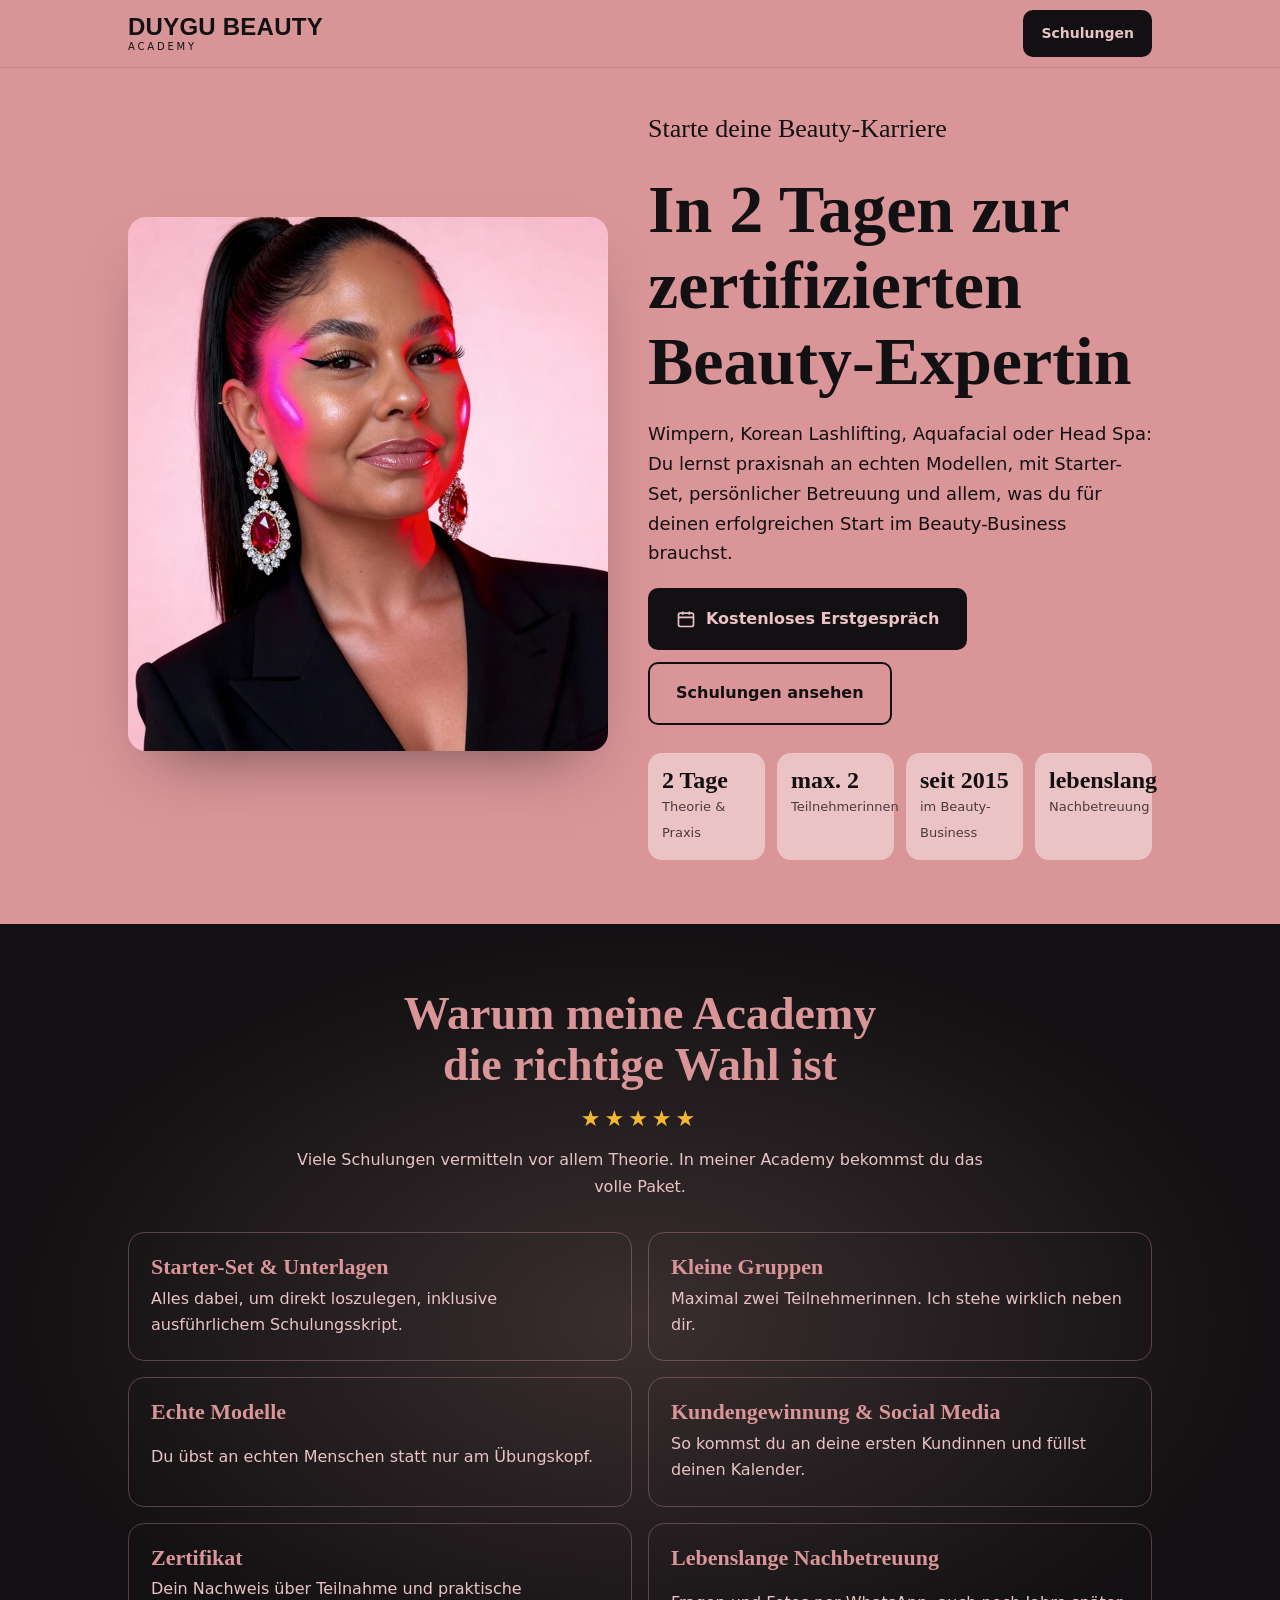
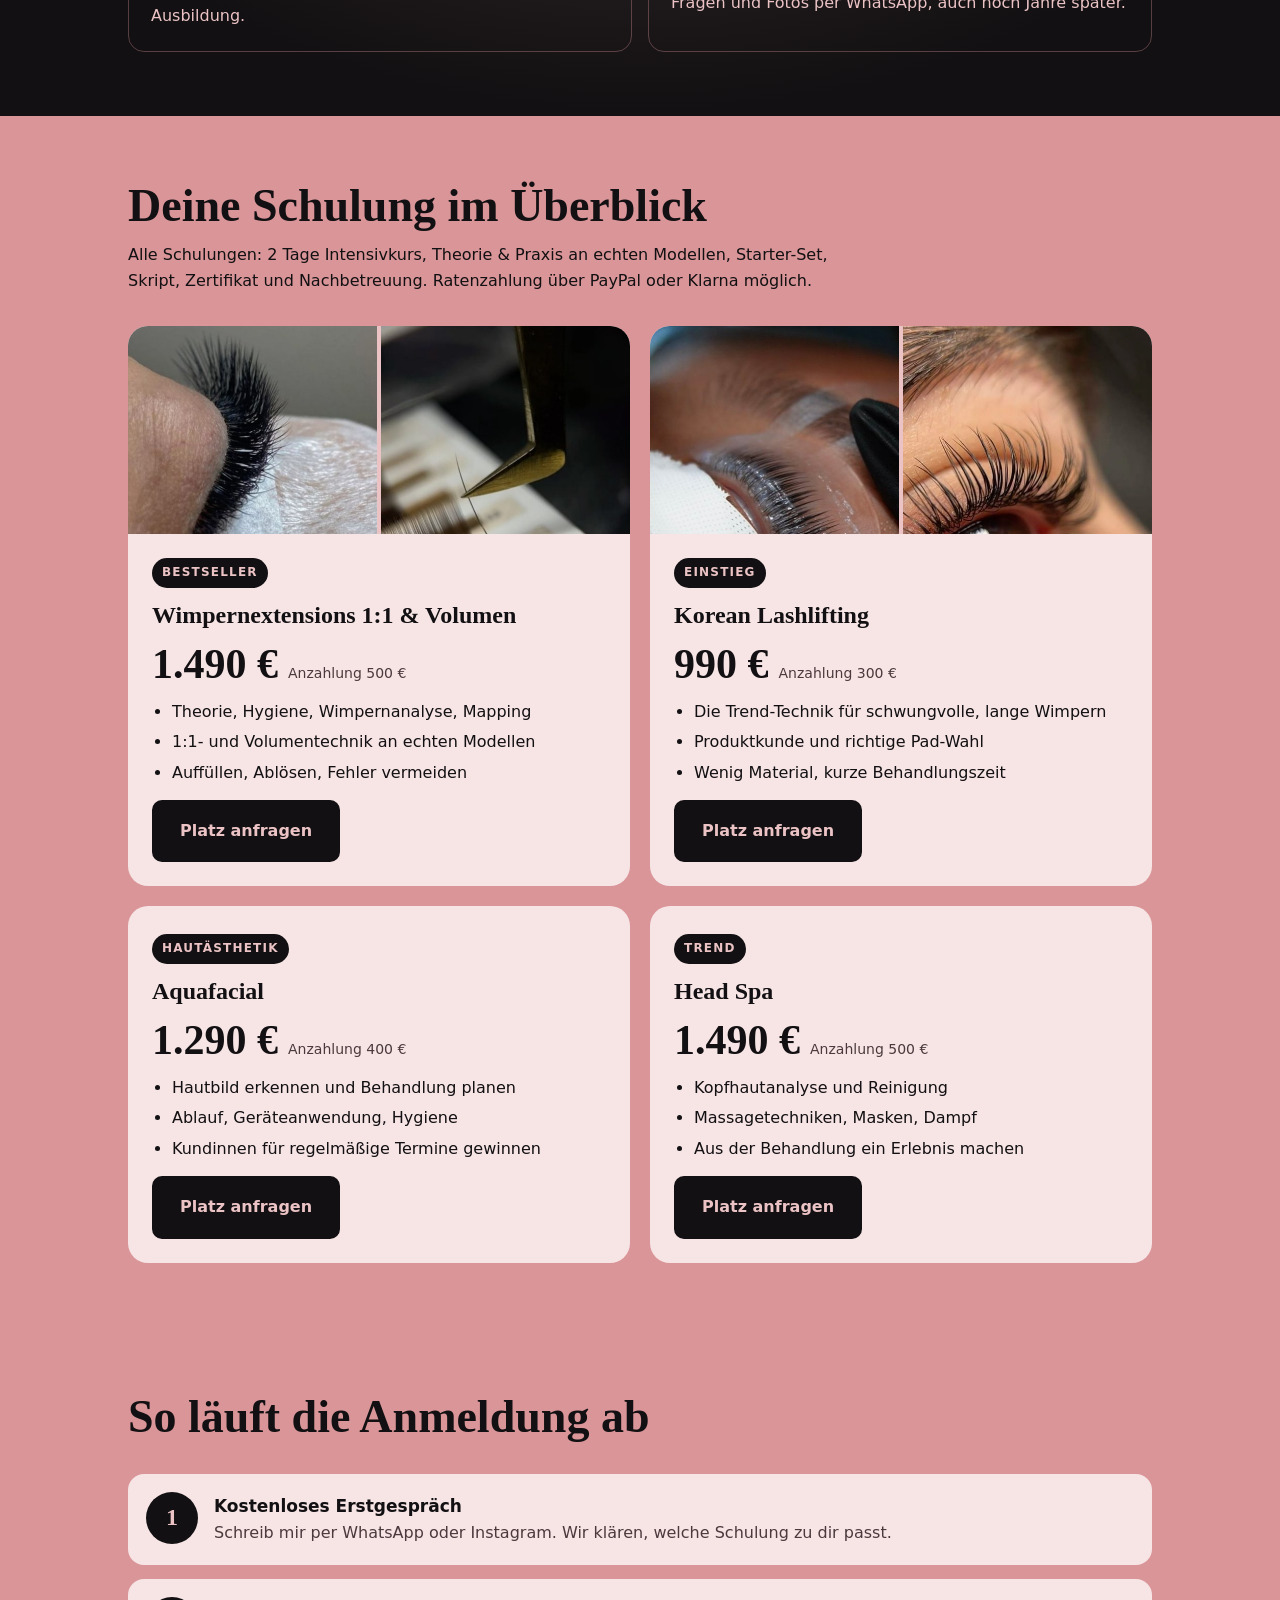
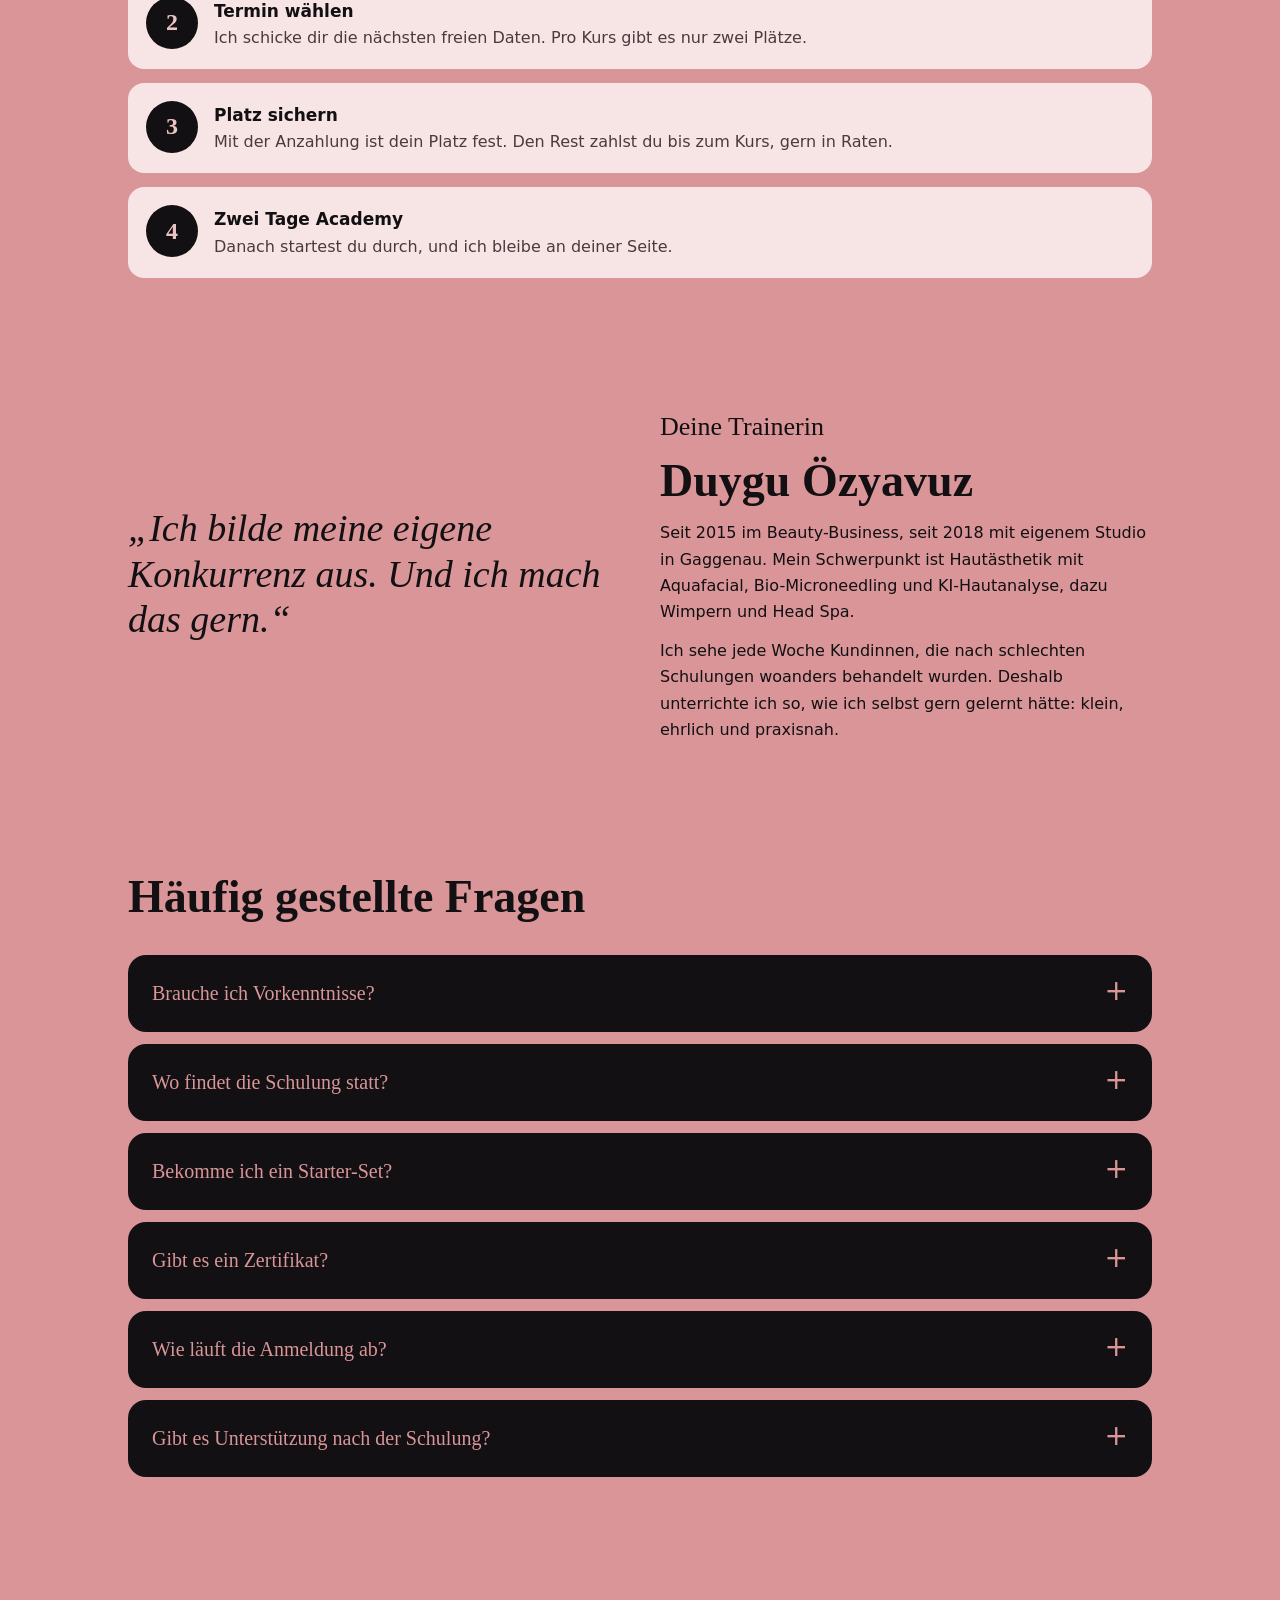
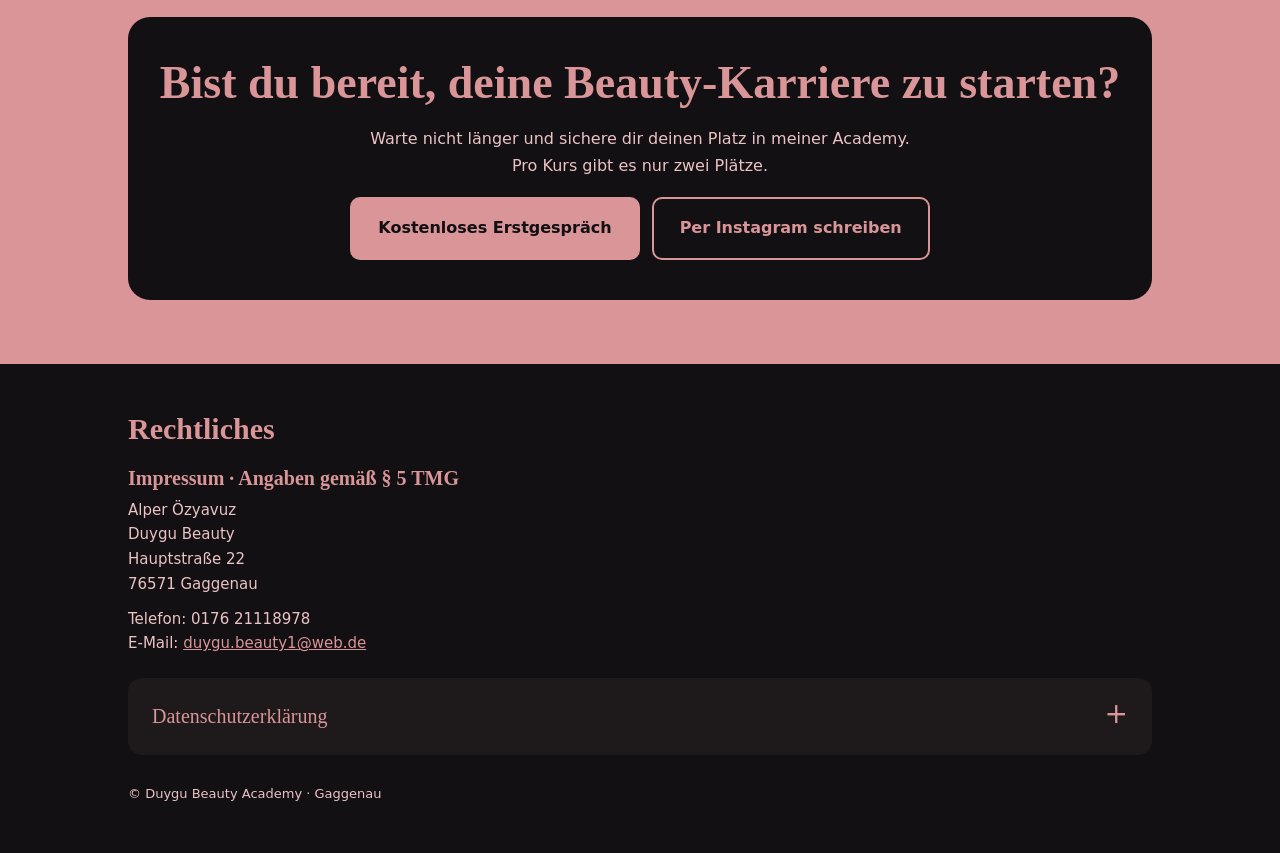
==== index.html @ 3aec1466 "Academy-Landingpage Co-Authored-By: Claude Opus 5.5 <noreply@anthropic.com> Claude-Session: https://" ====
<!doctype html>
<html lang="de">
<head>
<meta charset="utf-8">
<meta name="viewport" content="width=device-width, initial-scale=1, viewport-fit=cover">
<meta property="og:title" content="Duygu Beauty Academy">
<meta property="og:description" content="Beauty-Schulungen in Gaggenau: 2 Tage, max. 2 Teilnehmerinnen, echte Modelle, lebenslange Nachbetreuung.">
<meta property="og:image" content="duygu.jpg">
<link rel="icon" href="data:image/svg+xml,<svg xmlns='http://www.w3.org/2000/svg' viewBox='0 0 100 100'><text y='.9em' font-size='90'>💗</text></svg>">
<title>Duygu Beauty Academy</title>
<meta name="description" content="Schulungen für Wimpernextensions, Korean Lashlifting, Aquafacial und Head Spa in Gaggenau. 2 Tage, max. 2 Teilnehmerinnen, echte Modelle, lebenslange Nachbetreuung.">
<link rel="stylesheet" href="fonts/fonts.css">
<style>
/* Layout: one-page landing in Duygu's OnePage look (dusty rose + black, serif display), single light look */
:root{
  --rose:#D99598; --rose-soft:#EBC3C5; --rose-deep:#B86E74; --blush:#F7E4E5;
  --ink:#121012; --ink-2:#2A2224; --muted:#4A3A3D; --cream:#FFF7F7;
  --display:"Playfair Display",Georgia,"Times New Roman",serif;
  --body:"Open Sans",system-ui,-apple-system,"Segoe UI",sans-serif;
  color-scheme:light;
}
*{box-sizing:border-box}
html{scroll-behavior:smooth}
@media (prefers-reduced-motion:reduce){html{scroll-behavior:auto}}
body{background:var(--rose);color:var(--ink);font-family:var(--body);font-size:16px;line-height:1.65;margin:0}
.wrap{max-width:1060px;margin:0 auto;padding-left:max(18px,env(safe-area-inset-left,0px));padding-right:max(18px,env(safe-area-inset-right,0px))}
h1,h2,h3{font-family:var(--display);line-height:1.12;margin:0;text-wrap:balance;font-weight:600}
h1{font-size:clamp(38px,7.5vw,68px)}
h2{font-size:clamp(30px,5vw,46px)}
h3{font-size:24px}
p{margin:0}
img{max-width:100%;display:block}
a:focus-visible,summary:focus-visible{outline:3px solid var(--ink);outline-offset:3px;border-radius:6px}
.eyebrow{font-family:var(--display);font-size:clamp(20px,3vw,26px);font-weight:500}
.btn{display:inline-flex;align-items:center;justify-content:center;gap:10px;font-weight:600;font-size:16px;padding:16px 26px;border-radius:10px;text-decoration:none;background:var(--ink);color:var(--rose-soft);border:2px solid var(--ink)}
.btn:hover{background:var(--ink-2)}
.btn.light{background:transparent;color:var(--ink)}
.btn.light:hover{background:var(--ink);color:var(--rose-soft)}
.btn svg{width:20px;height:20px;flex:none}

.bar{position:sticky;top:env(safe-area-inset-top,0px);z-index:5;background:rgba(217,149,152,.95);backdrop-filter:blur(8px);border-bottom:1px solid rgba(18,16,18,.12)}
body::before{content:"";position:fixed;inset:0 0 auto;height:env(safe-area-inset-top,0px);z-index:10;background:var(--rose)}
.bar .wrap{display:flex;justify-content:space-between;align-items:center;gap:12px;padding-block:10px}
.logo{display:flex;flex-direction:column;text-decoration:none;color:var(--ink);line-height:1}
.logo b{font-family:"Arial Narrow",Impact,sans-serif;font-weight:800;font-size:24px;letter-spacing:.01em}
.logo small{font-size:10px;letter-spacing:.28em;margin-top:3px}
.bar .btn{padding:10px 16px;font-size:14px}

.hero{padding-block:40px 64px}
.hero .wrap{display:grid;grid-template-columns:1fr 1.05fr;gap:40px;align-items:center}
.hero-img{border-radius:18px;overflow:hidden;box-shadow:0 30px 60px -30px rgba(18,16,18,.55);aspect-ratio:9/10;max-width:100%}
.hero-img img{width:100%;height:100%;object-fit:cover}
.hero-text{display:grid;gap:20px;min-width:0}
.hero-text .lead{font-size:18px;max-width:560px}
.ctas{display:flex;flex-wrap:wrap;gap:12px}
@media (max-width:800px){.hero .wrap{grid-template-columns:1fr}.hero-text{order:2}}

.facts{display:grid;grid-template-columns:repeat(4,minmax(0,1fr));gap:12px;margin-top:8px}
.facts div{background:var(--rose-soft);border-radius:14px;padding:14px}
.facts b{display:block;font-family:var(--display);font-size:24px;line-height:1.1}
.facts span{font-size:13px;color:var(--muted)}
@media (max-width:560px){.facts{grid-template-columns:repeat(2,minmax(0,1fr))}}

section{padding-block:64px}
.sec-head{display:grid;gap:10px;margin-bottom:32px;max-width:700px}
.center{text-align:center;margin-inline:auto;justify-items:center}

.dark{background:radial-gradient(ellipse at center,#3A2E30 0%,var(--ink) 70%);color:var(--rose)}
.dark h2{color:var(--rose)}
.stars{color:#F5B731;letter-spacing:4px;font-size:22px}
.why{display:grid;grid-template-columns:repeat(2,minmax(0,1fr));gap:16px}
@media (max-width:700px){.why{grid-template-columns:1fr}}
.why div{border:1px solid rgba(217,149,152,.35);border-radius:16px;padding:22px;display:grid;gap:6px}
.why h3{color:var(--rose);font-size:22px}
.why p{color:var(--rose-soft)}

.courses{display:grid;grid-template-columns:repeat(2,minmax(0,1fr));gap:20px}
@media (max-width:780px){.courses{grid-template-columns:1fr}}
.course{background:var(--blush);border-radius:20px;overflow:hidden;display:flex;flex-direction:column}
.course .pics{display:grid;grid-template-columns:1fr 1fr;gap:4px;background:var(--rose-soft)}
.course .pics img{width:100%;aspect-ratio:6/5;object-fit:cover}
.course .body{padding:24px;display:flex;flex-direction:column;gap:14px;flex:1}
.course .tag{align-self:flex-start;font-size:12px;font-weight:700;letter-spacing:.1em;text-transform:uppercase;background:var(--ink);color:var(--rose-soft);padding:5px 10px;border-radius:999px}
.price{display:flex;align-items:baseline;gap:10px;flex-wrap:wrap}
.price b{font-family:var(--display);font-size:42px;line-height:1;font-variant-numeric:tabular-nums}
.price span{font-size:14px;color:var(--muted)}
.course ul{margin:0;padding-left:20px;display:grid;gap:4px}
.course .btn{margin-top:auto;align-self:flex-start}
.course.noimg .body{padding-top:28px}

.incl{display:grid;grid-template-columns:repeat(3,minmax(0,1fr));gap:16px}
@media (max-width:780px){.incl{grid-template-columns:1fr}}
.incl div{background:var(--rose-soft);border-radius:16px;padding:20px;display:grid;gap:6px}
.incl h3{font-size:21px}
.incl p{color:var(--muted)}

.steps{list-style:none;margin:0;padding:0;display:grid;gap:14px;counter-reset:s}
.steps li{counter-increment:s;display:grid;grid-template-columns:52px 1fr;gap:16px;align-items:start;background:var(--blush);border-radius:16px;padding:18px}
.steps li::before{content:counter(s);font-family:var(--display);font-weight:700;font-size:24px;color:var(--rose-soft);background:var(--ink);width:52px;height:52px;border-radius:50%;display:grid;place-items:center}
.steps b{display:block;font-size:17px}
.steps span{color:var(--muted)}

.about .wrap{display:grid;grid-template-columns:1fr 1fr;gap:40px;align-items:center}
@media (max-width:780px){.about .wrap{grid-template-columns:1fr}}
.quote{font-family:var(--display);font-size:clamp(26px,4vw,38px);font-style:italic;line-height:1.2}
.about p+p{margin-top:12px}

details{background:var(--ink);color:var(--rose);border-radius:18px;margin-bottom:12px}
summary{cursor:pointer;list-style:none;padding:22px 24px;font-family:var(--display);font-size:20px;display:flex;justify-content:space-between;gap:12px}
summary::-webkit-details-marker{display:none}
summary::after{content:"+";font-family:var(--body);font-weight:300;font-size:28px;line-height:1}
details[open] summary::after{content:"–"}
details p{padding:0 24px 22px;color:var(--rose-soft)}

.final .box{background:var(--ink);color:var(--rose);border-radius:22px;padding:40px 28px;display:grid;gap:18px;justify-items:center;text-align:center}
.final .box p{max-width:560px;color:var(--rose-soft)}
.final .btn{background:var(--rose);color:var(--ink);border-color:var(--rose)}
.final .btn:hover{background:var(--rose-soft)}
.final .btn.light{background:transparent;color:var(--rose);border-color:var(--rose)}

.legal{background:var(--ink);color:var(--rose-soft);padding-block:48px;font-size:15px}
.legal h2{color:var(--rose);font-size:30px;margin-bottom:18px}
.legal h3{color:var(--rose);font-size:20px;margin:22px 0 8px}
.legal a{color:var(--rose)}
.legal .todo{background:#3A2E30;border-radius:10px;padding:10px 14px;display:inline-block}
.legal-details{background:#1E191B;color:var(--rose-soft);border-radius:14px;margin-top:22px}
.legal-details summary{font-size:20px;color:var(--rose)}
.legal-text{padding:0 24px 22px;display:grid;gap:8px;max-width:760px}
.legal-text h3{margin:14px 0 0;font-size:17px}
.legal-text p{padding:0;color:var(--rose-soft)}
</style>
</head>
<body>

<header class="bar">
  <div class="wrap">
    <a class="logo" href="#top"><b>DUYGU BEAUTY</b><small>ACADEMY</small></a>
    <a class="btn" href="#kurse">Schulungen</a>
  </div>
</header>

<main id="top">
  <section class="hero">
    <div class="wrap">
      <div class="hero-img"><img src="duygu.jpg" alt="Duygu Özyavuz, Trainerin der Duygu Beauty Academy"></div>
      <div class="hero-text">
        <div class="eyebrow">Starte deine Beauty-Karriere</div>
        <h1>In 2 Tagen zur zertifizierten Beauty-Expertin</h1>
        <p class="lead">Wimpern, Korean Lashlifting, Aquafacial oder Head Spa: Du lernst praxisnah an echten Modellen, mit Starter-Set, persönlicher Betreuung und allem, was du für deinen erfolgreichen Start im Beauty-Business brauchst.</p>
        <div class="ctas">
          <a class="btn" href="https://wa.me/4917621118978?text=Hallo%20Duygu%2C%20ich%20m%C3%B6chte%20ein%20kostenloses%20Erstgespr%C3%A4ch%20zur%20Academy." target="_blank" rel="noopener">
            <svg viewBox="0 0 24 24" fill="none" stroke="currentColor" stroke-width="2"><rect x="3" y="5" width="18" height="16" rx="2"/><path d="M3 10h18M8 3v4M16 3v4"/></svg>
            Kostenloses Erstgespräch</a>
          <a class="btn light" href="#kurse">Schulungen ansehen</a>
        </div>
        <div class="facts">
          <div><b>2 Tage</b><span>Theorie &amp; Praxis</span></div>
          <div><b>max. 2</b><span>Teilnehmerinnen</span></div>
          <div><b>seit 2015</b><span>im Beauty-Business</span></div>
          <div><b>lebenslang</b><span>Nachbetreuung</span></div>
        </div>
      </div>
    </div>
  </section>

  <section class="dark">
    <div class="wrap">
      <div class="sec-head center">
        <h2>Warum meine Academy die richtige Wahl ist</h2>
        <div class="stars" aria-label="5 Sterne">★★★★★</div>
        <p style="color:var(--rose-soft)">Viele Schulungen vermitteln vor allem Theorie. In meiner Academy bekommst du das volle Paket.</p>
      </div>
      <div class="why">
        <div><h3>Starter-Set &amp; Unterlagen</h3><p>Alles dabei, um direkt loszulegen, inklusive ausführlichem Schulungsskript.</p></div>
        <div><h3>Kleine Gruppen</h3><p>Maximal zwei Teilnehmerinnen. Ich stehe wirklich neben dir.</p></div>
        <div><h3>Echte Modelle</h3><p>Du übst an echten Menschen statt nur am Übungskopf.</p></div>
        <div><h3>Kundengewinnung &amp; Social Media</h3><p>So kommst du an deine ersten Kundinnen und füllst deinen Kalender.</p></div>
        <div><h3>Zertifikat</h3><p>Dein Nachweis über Teilnahme und praktische Ausbildung.</p></div>
        <div><h3>Lebenslange Nachbetreuung</h3><p>Fragen und Fotos per WhatsApp, auch noch Jahre später.</p></div>
      </div>
    </div>
  </section>

  <section id="kurse">
    <div class="wrap">
      <div class="sec-head">
        <h2>Deine Schulung im Überblick</h2>
        <p class="muted">Alle Schulungen: 2 Tage Intensivkurs, Theorie &amp; Praxis an echten Modellen, Starter-Set, Skript, Zertifikat und Nachbetreuung. Ratenzahlung über PayPal oder Klarna möglich.</p>
      </div>
      <div class="courses">
        <article class="course">
          <div class="pics"><img src="lash1.jpg" alt="Wimpernverlängerung Nahaufnahme"><img src="lash2.jpg" alt="Pinzette mit Extension"></div>
          <div class="body">
            <span class="tag">Bestseller</span>
            <h3>Wimpernextensions 1:1 &amp; Volumen</h3>
            <div class="price"><b>1.490 €</b><span>Anzahlung 500 €</span></div>
            <ul><li>Theorie, Hygiene, Wimpernanalyse, Mapping</li><li>1:1- und Volumentechnik an echten Modellen</li><li>Auffüllen, Ablösen, Fehler vermeiden</li></ul>
            <a class="btn" href="https://wa.me/4917621118978?text=Hallo%20Duygu%2C%20ich%20interessiere%20mich%20f%C3%BCr%20die%20Wimpern-Schulung." target="_blank" rel="noopener">Platz anfragen</a>
          </div>
        </article>
        <article class="course">
          <div class="pics"><img src="lift1.jpg" alt="Korean Lashlifting Behandlung"><img src="lift2.jpg" alt="Ergebnis Lashlifting"></div>
          <div class="body">
            <span class="tag">Einstieg</span>
            <h3>Korean Lashlifting</h3>
            <div class="price"><b>990 €</b><span>Anzahlung 300 €</span></div>
            <ul><li>Die Trend-Technik für schwungvolle, lange Wimpern</li><li>Produktkunde und richtige Pad-Wahl</li><li>Wenig Material, kurze Behandlungszeit</li></ul>
            <a class="btn" href="https://wa.me/4917621118978?text=Hallo%20Duygu%2C%20ich%20interessiere%20mich%20f%C3%BCr%20die%20Korean-Lashlifting-Schulung." target="_blank" rel="noopener">Platz anfragen</a>
          </div>
        </article>
        <article class="course noimg">
          <div class="body">
            <span class="tag">Hautästhetik</span>
            <h3>Aquafacial</h3>
            <div class="price"><b>1.290 €</b><span>Anzahlung 400 €</span></div>
            <ul><li>Hautbild erkennen und Behandlung planen</li><li>Ablauf, Geräteanwendung, Hygiene</li><li>Kundinnen für regelmäßige Termine gewinnen</li></ul>
            <a class="btn" href="https://wa.me/4917621118978?text=Hallo%20Duygu%2C%20ich%20interessiere%20mich%20f%C3%BCr%20die%20Aquafacial-Schulung." target="_blank" rel="noopener">Platz anfragen</a>
          </div>
        </article>
        <article class="course noimg">
          <div class="body">
            <span class="tag">Trend</span>
            <h3>Head Spa</h3>
            <div class="price"><b>1.490 €</b><span>Anzahlung 500 €</span></div>
            <ul><li>Kopfhautanalyse und Reinigung</li><li>Massagetechniken, Masken, Dampf</li><li>Aus der Behandlung ein Erlebnis machen</li></ul>
            <a class="btn" href="https://wa.me/4917621118978?text=Hallo%20Duygu%2C%20ich%20interessiere%20mich%20f%C3%BCr%20die%20Head-Spa-Schulung." target="_blank" rel="noopener">Platz anfragen</a>
          </div>
        </article>
      </div>
    </div>
  </section>

  <section>
    <div class="wrap">
      <div class="sec-head"><h2>So läuft die Anmeldung ab</h2></div>
      <ol class="steps">
        <li><div><b>Kostenloses Erstgespräch</b><span>Schreib mir per WhatsApp oder Instagram. Wir klären, welche Schulung zu dir passt.</span></div></li>
        <li><div><b>Termin wählen</b><span>Ich schicke dir die nächsten freien Daten. Pro Kurs gibt es nur zwei Plätze.</span></div></li>
        <li><div><b>Platz sichern</b><span>Mit der Anzahlung ist dein Platz fest. Den Rest zahlst du bis zum Kurs, gern in Raten.</span></div></li>
        <li><div><b>Zwei Tage Academy</b><span>Danach startest du durch, und ich bleibe an deiner Seite.</span></div></li>
      </ol>
    </div>
  </section>

  <section class="about">
    <div class="wrap">
      <p class="quote">„Ich bilde meine eigene Konkurrenz aus. Und ich mach das gern.“</p>
      <div>
        <div class="eyebrow">Deine Trainerin</div>
        <h2 style="margin:6px 0 14px">Duygu Özyavuz</h2>
        <p>Seit 2015 im Beauty-Business, seit 2018 mit eigenem Studio in Gaggenau. Mein Schwerpunkt ist Hautästhetik mit Aquafacial, Bio-Microneedling und KI-Hautanalyse, dazu Wimpern und Head Spa.</p>
        <p>Ich sehe jede Woche Kundinnen, die nach schlechten Schulungen woanders behandelt wurden. Deshalb unterrichte ich so, wie ich selbst gern gelernt hätte: klein, ehrlich und praxisnah.</p>
      </div>
    </div>
  </section>

  <section>
    <div class="wrap">
      <div class="sec-head"><h2>Häufig gestellte Fragen</h2></div>
      <details><summary>Brauche ich Vorkenntnisse?</summary><p>Nein. Wimpern, Korean Lashlifting und Head Spa gehen auch für Neueinsteigerinnen. Bei Aquafacial helfen Grundkenntnisse in Kosmetik.</p></details>
      <details><summary>Wo findet die Schulung statt?</summary><p>In meinem Studio Duygu Beauty, Hauptstraße 22, 76571 Gaggenau.</p></details>
      <details><summary>Bekomme ich ein Starter-Set?</summary><p>Ja. Bei jeder Schulung ist ein Starter-Set und ein ausführliches Schulungsskript inklusive, damit du direkt loslegen kannst.</p></details>
      <details><summary>Gibt es ein Zertifikat?</summary><p>Ja, du bekommst ein Zertifikat der Duygu Beauty Academy über deine Teilnahme und die praktische Ausbildung. Es ist kein staatlich anerkannter Abschluss.</p></details>
      <details><summary>Wie läuft die Anmeldung ab?</summary><p>Du meldest dich für ein kostenloses Erstgespräch, wir wählen deinen Termin und du sicherst deinen Platz mit der Anzahlung. Den Rest zahlst du bis zum Kurs, auch in Raten über PayPal oder Klarna.</p></details>
      <details><summary>Gibt es Unterstützung nach der Schulung?</summary><p>Ja, lebenslang. Du kannst mir Fragen und Fotos schicken, auch noch Jahre später.</p></details>
    </div>
  </section>

  <section class="final">
    <div class="wrap">
      <div class="box">
        <h2>Bist du bereit, deine Beauty-Karriere zu starten?</h2>
        <p>Warte nicht länger und sichere dir deinen Platz in meiner Academy. Pro Kurs gibt es nur zwei Plätze.</p>
        <div class="ctas" style="justify-content:center">
          <a class="btn" href="https://wa.me/4917621118978?text=Hallo%20Duygu%2C%20ich%20m%C3%B6chte%20ein%20kostenloses%20Erstgespr%C3%A4ch%20zur%20Academy." target="_blank" rel="noopener">Kostenloses Erstgespräch</a>
          <a class="btn light" href="https://ig.me/m/duyguoezyavuz" target="_blank" rel="noopener">Per Instagram schreiben</a>
        </div>
      </div>
    </div>
  </section>
</main>

<footer class="legal" id="impressum">
  <div class="wrap">
    <h2>Rechtliches</h2>
    <h3>Impressum · Angaben gemäß § 5 TMG</h3>
    <p>Alper Özyavuz<br>Duygu Beauty<br>Hauptstraße 22<br>76571 Gaggenau</p>
    <p style="margin-top:10px">Telefon: 0176 21118978<br>E-Mail: <a href="mailto:duygu.beauty1@web.de">duygu.beauty1@web.de</a></p>
    <details class="legal-details" id="datenschutz">
      <summary>Datenschutzerklärung</summary>
      <div class="legal-text">
        <p>Duygu Beauty – Inhaber Alper Özyavuz · Stand: November 2026</p>
        <h3>1. Verantwortlicher</h3>
        <p>Duygu Beauty, Inhaber: Alper Özyavuz, Hauptstraße 22, 76571 Gaggenau, Deutschland<br>Telefon: 0176 21118978 · E-Mail: duygu.beauty1@web.de</p>
        <h3>2. Allgemeine Hinweise</h3>
        <p>Der Schutz deiner persönlichen Daten ist uns wichtig. Wir verarbeiten personenbezogene Daten ausschließlich im Rahmen der geltenden Datenschutzgesetze, insbesondere der Datenschutz-Grundverordnung (DSGVO). Personenbezogene Daten sind alle Informationen, mit denen du persönlich identifiziert werden kannst.</p>
        <h3>3. Hosting dieser Website</h3>
        <p>Diese Website wird bei GitHub Pages (GitHub, Inc.) gehostet. Beim Aufruf der Seite verarbeitet der Hoster technisch notwendige Daten wie IP-Adresse, Datum und Uhrzeit des Zugriffs und Browserinformationen, um die Seite auszuliefern und die Sicherheit zu gewährleisten (Art. 6 Abs. 1 lit. f DSGVO). Diese Website setzt keine Cookies und verwendet keine Analyse- oder Trackingdienste. Schriftarten werden lokal von dieser Website geladen, nicht von Servern Dritter.</p>
        <h3>4. Welche Daten wir verarbeiten</h3>
        <p>Im Rahmen unserer Geschäftstätigkeit können insbesondere verarbeitet werden: Vor- und Nachname, Telefonnummer und E-Mail-Adresse, Termin- und Buchungsinformationen, Angaben zu gebuchten Behandlungen und Schulungen, Zahlungs- und Anzahlungsinformationen, hautbezogene Angaben und Informationen zu Unverträglichkeiten (soweit für die Behandlung erforderlich), Kundenfotos und Hautanalyseberichte sowie Kommunikationsinhalte aus E-Mail und WhatsApp.</p>
        <h3>5. Kontakt über WhatsApp, Instagram und E-Mail</h3>
        <p>Die Buttons auf dieser Website verlinken zu WhatsApp und Instagram. Erst wenn du einen Button antippst, wirst du zum jeweiligen Dienst weitergeleitet; dort gelten dessen Datenschutzbestimmungen. Wenn du uns per WhatsApp, Instagram oder E-Mail kontaktierst, verarbeiten wir die übermittelten Informationen zur Bearbeitung deiner Anfrage und zur Kommunikation mit dir (Art. 6 Abs. 1 lit. b oder lit. f DSGVO bzw. Einwilligung, soweit erforderlich). Bitte übermittle über WhatsApp möglichst keine sensiblen Gesundheitsdaten.</p>
        <h3>6. Terminbuchungen über Planity</h3>
        <p>Für die Online-Terminbuchung im Studio nutzen wir Planity. Bei einer Buchung werden insbesondere Kontaktdaten, Terminwünsche und gebuchte Dienstleistungen verarbeitet (Art. 6 Abs. 1 lit. b DSGVO). Ergänzend gelten die Datenschutzinformationen von Planity: <a href="https://www.planity.com/de-DE/privacy-policy" target="_blank" rel="noopener">planity.com/de-DE/privacy-policy</a>.</p>
        <h3>7. KI-gestützte Hautanalyse mit Genesys Vision</h3>
        <p>In unserem Studio verwenden wir ein technisches System zur Unterstützung der Hautanalyse. Dabei können Kundenfotos und Hautanalyseberichte erstellt und gespeichert werden, zur Durchführung und Dokumentation der gewünschten Hautanalyse und zur individuellen Beratung. Soweit hierfür eine Einwilligung erforderlich ist, erfolgt die Verarbeitung erst nach entsprechender Information und Einwilligung. Kundenfotos und Analyseberichte werden nicht ohne entsprechende Rechtsgrundlage für Werbung oder Veröffentlichungen verwendet.</p>
        <h3>8. Anzahlungen und Zahlungsabwicklung</h3>
        <p>Für Anzahlungen und Zahlungen (z. B. über Planity, PayPal oder Klarna) werden die erforderlichen Zahlungs- und Buchungsdaten zur Abwicklung und Zuordnung verarbeitet. Es gelten ergänzend die Datenschutzinformationen der jeweiligen Zahlungsdienstleister.</p>
        <h3>9. Speicherdauer</h3>
        <p>Wir speichern personenbezogene Daten nur so lange, wie dies für den jeweiligen Zweck erforderlich ist oder gesetzliche Aufbewahrungspflichten bestehen. Danach werden die Daten gelöscht.</p>
        <h3>10. Weitergabe von Daten</h3>
        <p>Eine Weitergabe erfolgt nur, soweit dies zur Durchführung unserer Dienstleistungen erforderlich ist, eine gesetzliche Verpflichtung besteht oder eine andere Rechtsgrundlage vorliegt. Mögliche Empfänger sind insbesondere Buchungs-, Kommunikations-, Hosting- und Zahlungsdienstleister.</p>
        <h3>11. Deine Rechte</h3>
        <p>Du hast das Recht auf Auskunft, Berichtigung, Löschung, Einschränkung der Verarbeitung, Datenübertragbarkeit, Widerspruch sowie auf Widerruf einer erteilten Einwilligung mit Wirkung für die Zukunft. Wende dich dafür jederzeit an duygu.beauty1@web.de.</p>
        <h3>12. Beschwerderecht</h3>
        <p>Du hast das Recht, dich bei einer zuständigen Datenschutzaufsichtsbehörde zu beschweren.</p>
        <h3>13. Änderungen</h3>
        <p>Wir behalten uns vor, diese Datenschutzerklärung anzupassen, wenn sich unsere Datenverarbeitungen oder die rechtlichen Anforderungen ändern.</p>
      </div>
    </details>
    <p style="margin-top:28px;font-size:13px">© Duygu Beauty Academy · Gaggenau</p>
  </div>
</footer>

</body>
</html>
---- fonts/fonts.css ----
@font-face{font-family:'Open Sans';font-style:normal;font-weight:400;font-display:swap;src:url(fonts/OpenSans-400-latin-ext.woff2) format('woff2');unicode-range:U+0100-02BA, U+02BD-02C5, U+02C7-02CC, U+02CE-02D7, U+02DD-02FF, U+0304, U+0308, U+0329, U+1D00-1DBF, U+1E00-1E9F, U+1EF2-1EFF, U+2020, U+20A0-20AB, U+20AD-20C4, U+2113, U+2C60-2C7F, U+A720-A7FF;}
@font-face{font-family:'Open Sans';font-style:normal;font-weight:400;font-display:swap;src:url(fonts/OpenSans-400-latin.woff2) format('woff2');unicode-range:U+0000-00FF, U+0131, U+0152-0153, U+02BB-02BC, U+02C6, U+02DA, U+02DC, U+0304, U+0308, U+0329, U+2000-206F, U+20AC, U+2122, U+2191, U+2193, U+2212, U+2215, U+FEFF, U+FFFD;}
@font-face{font-family:'Open Sans';font-style:normal;font-weight:600;font-display:swap;src:url(fonts/OpenSans-600-latin-ext.woff2) format('woff2');unicode-range:U+0100-02BA, U+02BD-02C5, U+02C7-02CC, U+02CE-02D7, U+02DD-02FF, U+0304, U+0308, U+0329, U+1D00-1DBF, U+1E00-1E9F, U+1EF2-1EFF, U+2020, U+20A0-20AB, U+20AD-20C4, U+2113, U+2C60-2C7F, U+A720-A7FF;}
@font-face{font-family:'Open Sans';font-style:normal;font-weight:600;font-display:swap;src:url(fonts/OpenSans-600-latin.woff2) format('woff2');unicode-range:U+0000-00FF, U+0131, U+0152-0153, U+02BB-02BC, U+02C6, U+02DA, U+02DC, U+0304, U+0308, U+0329, U+2000-206F, U+20AC, U+2122, U+2191, U+2193, U+2212, U+2215, U+FEFF, U+FFFD;}
@font-face{font-family:'Open Sans';font-style:normal;font-weight:700;font-display:swap;src:url(fonts/OpenSans-700-latin-ext.woff2) format('woff2');unicode-range:U+0100-02BA, U+02BD-02C5, U+02C7-02CC, U+02CE-02D7, U+02DD-02FF, U+0304, U+0308, U+0329, U+1D00-1DBF, U+1E00-1E9F, U+1EF2-1EFF, U+2020, U+20A0-20AB, U+20AD-20C4, U+2113, U+2C60-2C7F, U+A720-A7FF;}
@font-face{font-family:'Open Sans';font-style:normal;font-weight:700;font-display:swap;src:url(fonts/OpenSans-700-latin.woff2) format('woff2');unicode-range:U+0000-00FF, U+0131, U+0152-0153, U+02BB-02BC, U+02C6, U+02DA, U+02DC, U+0304, U+0308, U+0329, U+2000-206F, U+20AC, U+2122, U+2191, U+2193, U+2212, U+2215, U+FEFF, U+FFFD;}
@font-face{font-family:'Playfair Display';font-style:normal;font-weight:500;font-display:swap;src:url(fonts/PlayfairDisplay-500-latin-ext.woff2) format('woff2');unicode-range:U+0100-02BA, U+02BD-02C5, U+02C7-02CC, U+02CE-02D7, U+02DD-02FF, U+0304, U+0308, U+0329, U+1D00-1DBF, U+1E00-1E9F, U+1EF2-1EFF, U+2020, U+20A0-20AB, U+20AD-20C4, U+2113, U+2C60-2C7F, U+A720-A7FF;}
@font-face{font-family:'Playfair Display';font-style:normal;font-weight:500;font-display:swap;src:url(fonts/PlayfairDisplay-500-latin.woff2) format('woff2');unicode-range:U+0000-00FF, U+0131, U+0152-0153, U+02BB-02BC, U+02C6, U+02DA, U+02DC, U+0304, U+0308, U+0329, U+2000-206F, U+20AC, U+2122, U+2191, U+2193, U+2212, U+2215, U+FEFF, U+FFFD;}
@font-face{font-family:'Playfair Display';font-style:normal;font-weight:600;font-display:swap;src:url(fonts/PlayfairDisplay-600-latin-ext.woff2) format('woff2');unicode-range:U+0100-02BA, U+02BD-02C5, U+02C7-02CC, U+02CE-02D7, U+02DD-02FF, U+0304, U+0308, U+0329, U+1D00-1DBF, U+1E00-1E9F, U+1EF2-1EFF, U+2020, U+20A0-20AB, U+20AD-20C4, U+2113, U+2C60-2C7F, U+A720-A7FF;}
@font-face{font-family:'Playfair Display';font-style:normal;font-weight:600;font-display:swap;src:url(fonts/PlayfairDisplay-600-latin.woff2) format('woff2');unicode-range:U+0000-00FF, U+0131, U+0152-0153, U+02BB-02BC, U+02C6, U+02DA, U+02DC, U+0304, U+0308, U+0329, U+2000-206F, U+20AC, U+2122, U+2191, U+2193, U+2212, U+2215, U+FEFF, U+FFFD;}
@font-face{font-family:'Playfair Display';font-style:normal;font-weight:700;font-display:swap;src:url(fonts/PlayfairDisplay-700-latin-ext.woff2) format('woff2');unicode-range:U+0100-02BA, U+02BD-02C5, U+02C7-02CC, U+02CE-02D7, U+02DD-02FF, U+0304, U+0308, U+0329, U+1D00-1DBF, U+1E00-1E9F, U+1EF2-1EFF, U+2020, U+20A0-20AB, U+20AD-20C4, U+2113, U+2C60-2C7F, U+A720-A7FF;}
@font-face{font-family:'Playfair Display';font-style:normal;font-weight:700;font-display:swap;src:url(fonts/PlayfairDisplay-700-latin.woff2) format('woff2');unicode-range:U+0000-00FF, U+0131, U+0152-0153, U+02BB-02BC, U+02C6, U+02DA, U+02DC, U+0304, U+0308, U+0329, U+2000-206F, U+20AC, U+2122, U+2191, U+2193, U+2212, U+2215, U+FEFF, U+FFFD;}
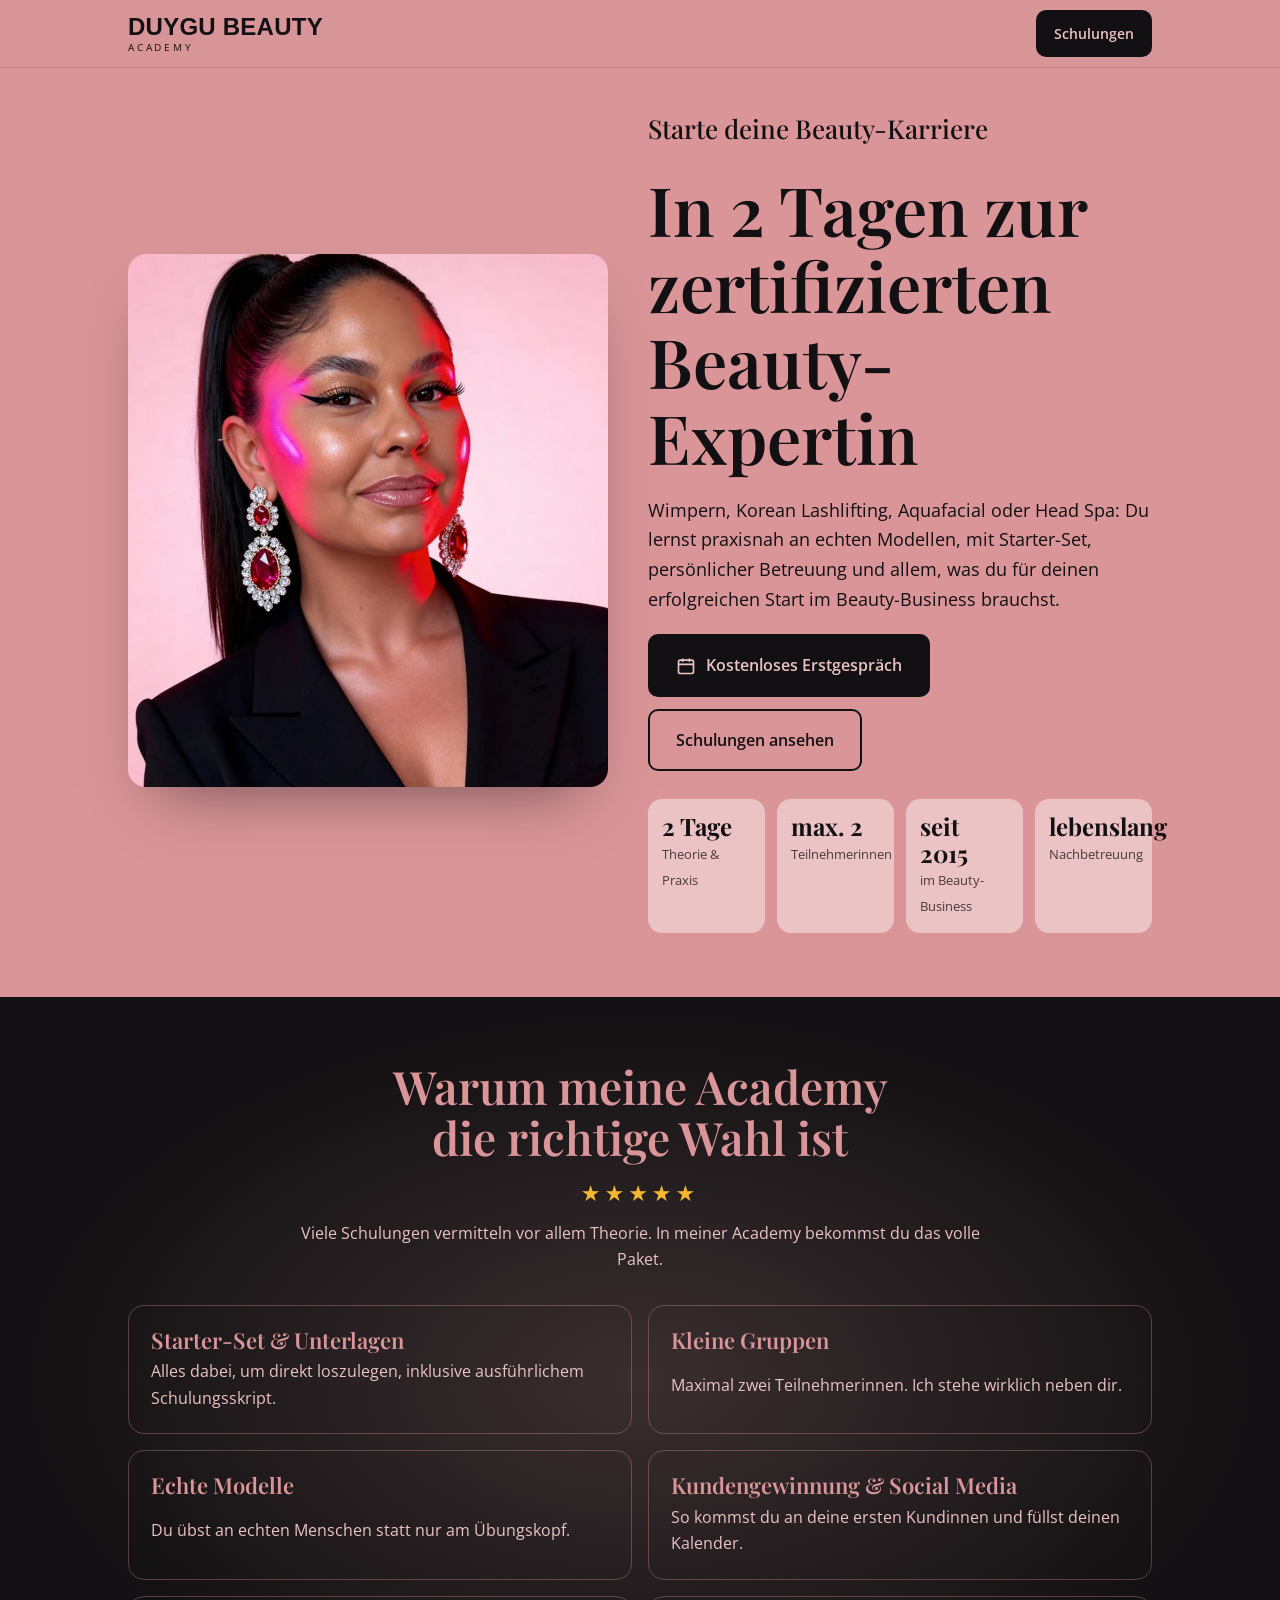
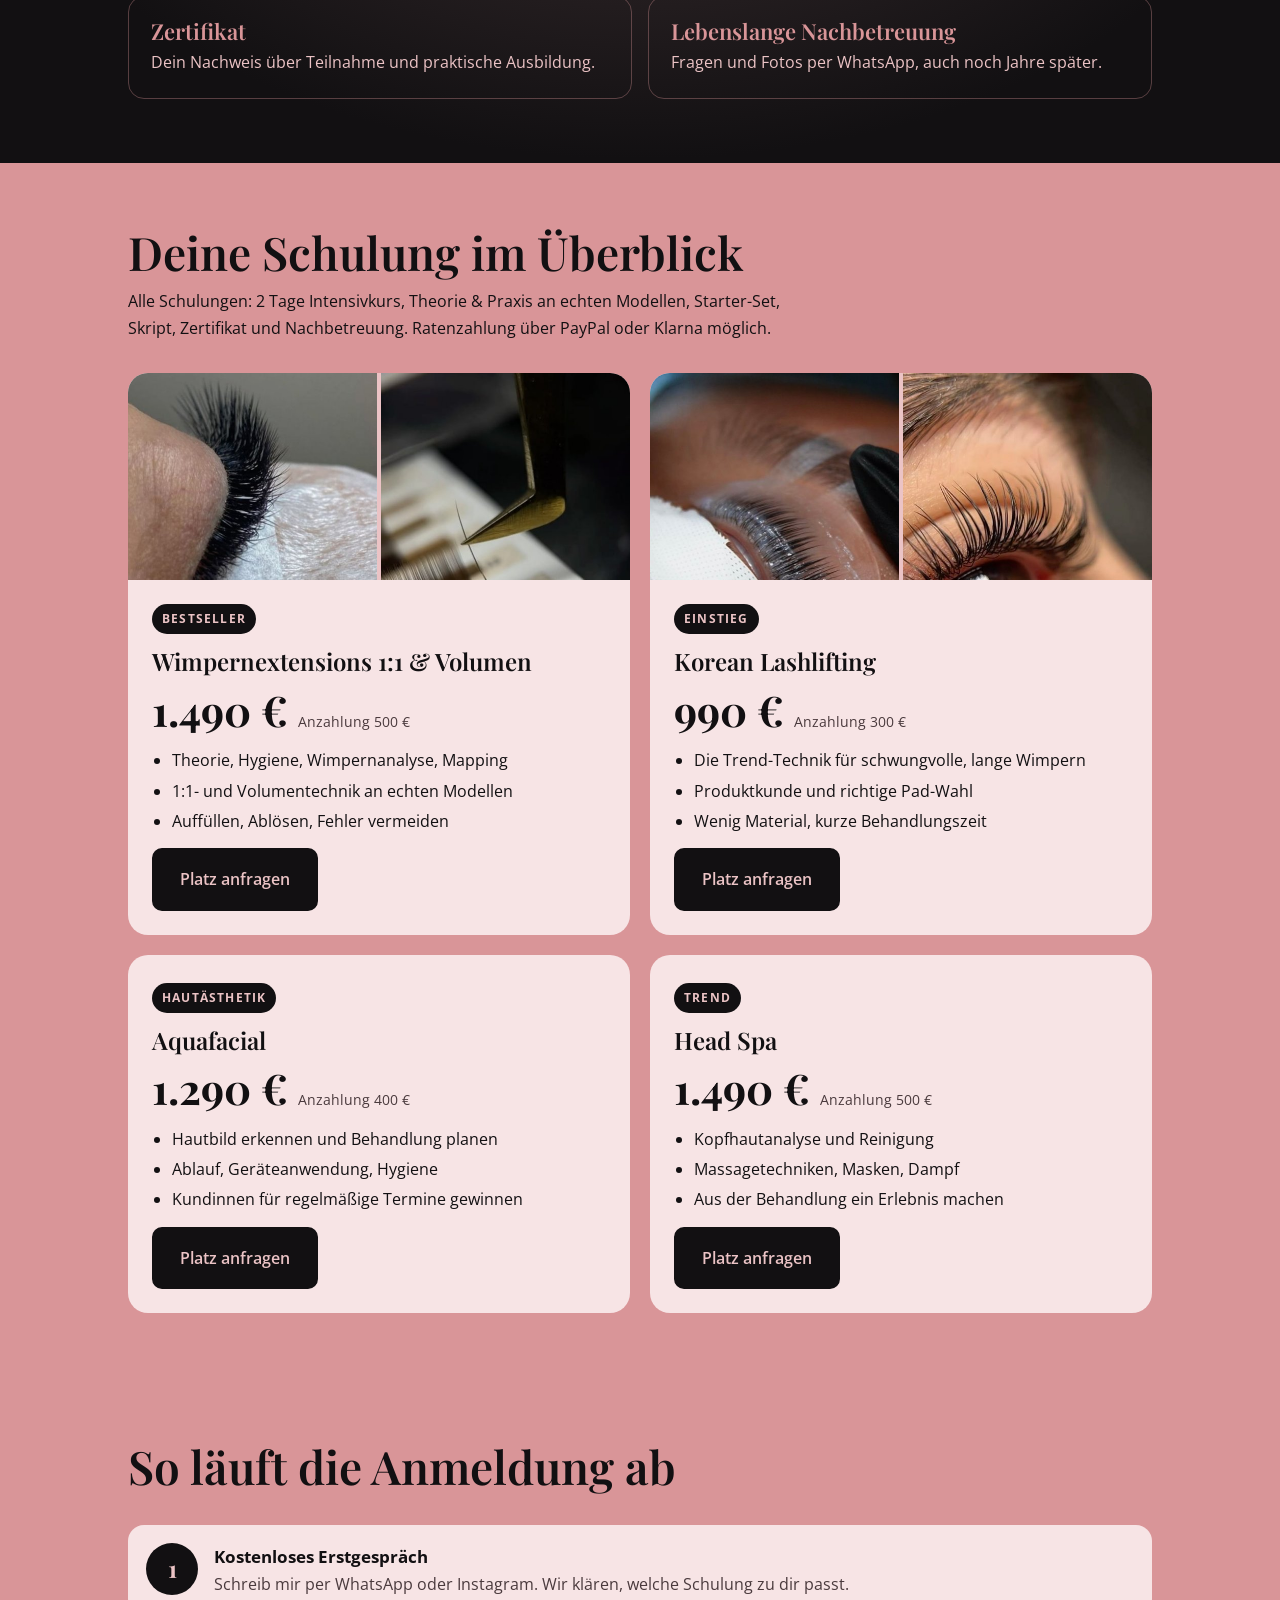
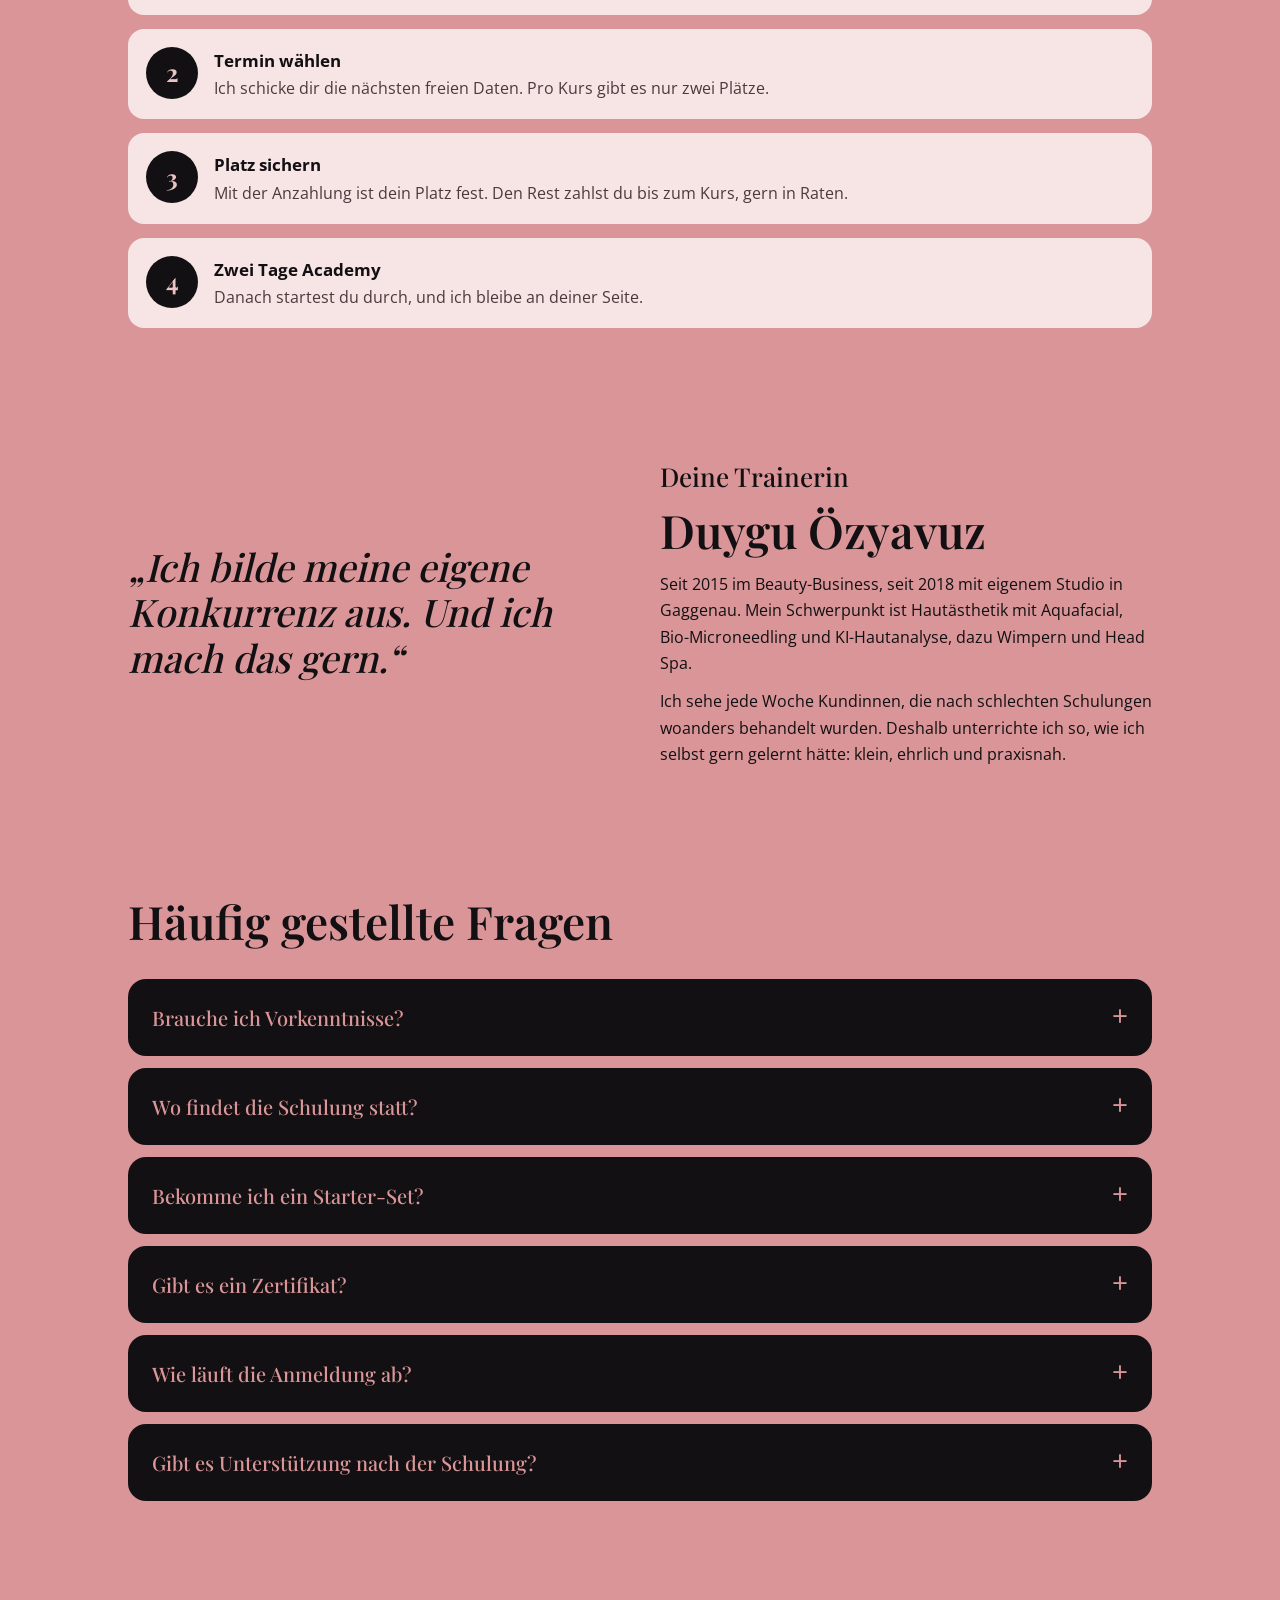
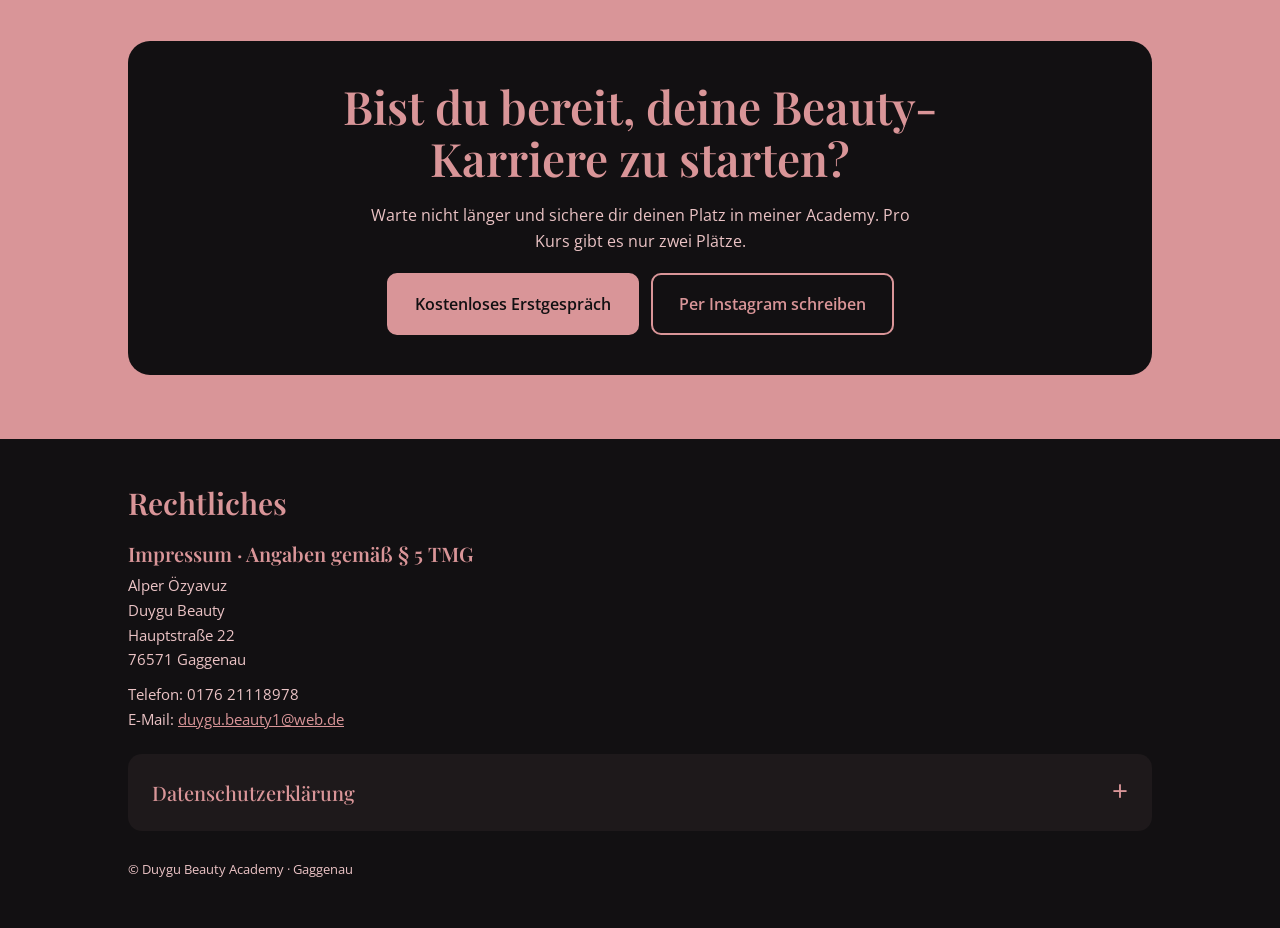
==== commit 61ae6601: "Google Search Console Bestätigung Co-Authored-By: Claude Opus 5.5 <noreply@anthropic.com> Claude-Ses" ====
--- a/index.html
+++ b/index.html
@@ -1,6 +1,7 @@
 <!doctype html>
 <html lang="de">
 <head>
+<meta name="google-site-verification" content="m__BQlmndzH7Yq4hiHO_s2Q3JscHKDer7ehBc8UCooI" />
 <meta charset="utf-8">
 <meta name="viewport" content="width=device-width, initial-scale=1, viewport-fit=cover">
 <meta property="og:title" content="Duygu Beauty Academy">
--- a/fonts/fonts.css
+++ b/fonts/fonts.css
@@ -1,12 +1,12 @@
-@font-face{font-family:'Open Sans';font-style:normal;font-weight:400;font-display:swap;src:url(fonts/OpenSans-400-latin-ext.woff2) format('woff2');unicode-range:U+0100-02BA, U+02BD-02C5, U+02C7-02CC, U+02CE-02D7, U+02DD-02FF, U+0304, U+0308, U+0329, U+1D00-1DBF, U+1E00-1E9F, U+1EF2-1EFF, U+2020, U+20A0-20AB, U+20AD-20C4, U+2113, U+2C60-2C7F, U+A720-A7FF;}
-@font-face{font-family:'Open Sans';font-style:normal;font-weight:400;font-display:swap;src:url(fonts/OpenSans-400-latin.woff2) format('woff2');unicode-range:U+0000-00FF, U+0131, U+0152-0153, U+02BB-02BC, U+02C6, U+02DA, U+02DC, U+0304, U+0308, U+0329, U+2000-206F, U+20AC, U+2122, U+2191, U+2193, U+2212, U+2215, U+FEFF, U+FFFD;}
-@font-face{font-family:'Open Sans';font-style:normal;font-weight:600;font-display:swap;src:url(fonts/OpenSans-600-latin-ext.woff2) format('woff2');unicode-range:U+0100-02BA, U+02BD-02C5, U+02C7-02CC, U+02CE-02D7, U+02DD-02FF, U+0304, U+0308, U+0329, U+1D00-1DBF, U+1E00-1E9F, U+1EF2-1EFF, U+2020, U+20A0-20AB, U+20AD-20C4, U+2113, U+2C60-2C7F, U+A720-A7FF;}
-@font-face{font-family:'Open Sans';font-style:normal;font-weight:600;font-display:swap;src:url(fonts/OpenSans-600-latin.woff2) format('woff2');unicode-range:U+0000-00FF, U+0131, U+0152-0153, U+02BB-02BC, U+02C6, U+02DA, U+02DC, U+0304, U+0308, U+0329, U+2000-206F, U+20AC, U+2122, U+2191, U+2193, U+2212, U+2215, U+FEFF, U+FFFD;}
-@font-face{font-family:'Open Sans';font-style:normal;font-weight:700;font-display:swap;src:url(fonts/OpenSans-700-latin-ext.woff2) format('woff2');unicode-range:U+0100-02BA, U+02BD-02C5, U+02C7-02CC, U+02CE-02D7, U+02DD-02FF, U+0304, U+0308, U+0329, U+1D00-1DBF, U+1E00-1E9F, U+1EF2-1EFF, U+2020, U+20A0-20AB, U+20AD-20C4, U+2113, U+2C60-2C7F, U+A720-A7FF;}
-@font-face{font-family:'Open Sans';font-style:normal;font-weight:700;font-display:swap;src:url(fonts/OpenSans-700-latin.woff2) format('woff2');unicode-range:U+0000-00FF, U+0131, U+0152-0153, U+02BB-02BC, U+02C6, U+02DA, U+02DC, U+0304, U+0308, U+0329, U+2000-206F, U+20AC, U+2122, U+2191, U+2193, U+2212, U+2215, U+FEFF, U+FFFD;}
-@font-face{font-family:'Playfair Display';font-style:normal;font-weight:500;font-display:swap;src:url(fonts/PlayfairDisplay-500-latin-ext.woff2) format('woff2');unicode-range:U+0100-02BA, U+02BD-02C5, U+02C7-02CC, U+02CE-02D7, U+02DD-02FF, U+0304, U+0308, U+0329, U+1D00-1DBF, U+1E00-1E9F, U+1EF2-1EFF, U+2020, U+20A0-20AB, U+20AD-20C4, U+2113, U+2C60-2C7F, U+A720-A7FF;}
-@font-face{font-family:'Playfair Display';font-style:normal;font-weight:500;font-display:swap;src:url(fonts/PlayfairDisplay-500-latin.woff2) format('woff2');unicode-range:U+0000-00FF, U+0131, U+0152-0153, U+02BB-02BC, U+02C6, U+02DA, U+02DC, U+0304, U+0308, U+0329, U+2000-206F, U+20AC, U+2122, U+2191, U+2193, U+2212, U+2215, U+FEFF, U+FFFD;}
-@font-face{font-family:'Playfair Display';font-style:normal;font-weight:600;font-display:swap;src:url(fonts/PlayfairDisplay-600-latin-ext.woff2) format('woff2');unicode-range:U+0100-02BA, U+02BD-02C5, U+02C7-02CC, U+02CE-02D7, U+02DD-02FF, U+0304, U+0308, U+0329, U+1D00-1DBF, U+1E00-1E9F, U+1EF2-1EFF, U+2020, U+20A0-20AB, U+20AD-20C4, U+2113, U+2C60-2C7F, U+A720-A7FF;}
-@font-face{font-family:'Playfair Display';font-style:normal;font-weight:600;font-display:swap;src:url(fonts/PlayfairDisplay-600-latin.woff2) format('woff2');unicode-range:U+0000-00FF, U+0131, U+0152-0153, U+02BB-02BC, U+02C6, U+02DA, U+02DC, U+0304, U+0308, U+0329, U+2000-206F, U+20AC, U+2122, U+2191, U+2193, U+2212, U+2215, U+FEFF, U+FFFD;}
-@font-face{font-family:'Playfair Display';font-style:normal;font-weight:700;font-display:swap;src:url(fonts/PlayfairDisplay-700-latin-ext.woff2) format('woff2');unicode-range:U+0100-02BA, U+02BD-02C5, U+02C7-02CC, U+02CE-02D7, U+02DD-02FF, U+0304, U+0308, U+0329, U+1D00-1DBF, U+1E00-1E9F, U+1EF2-1EFF, U+2020, U+20A0-20AB, U+20AD-20C4, U+2113, U+2C60-2C7F, U+A720-A7FF;}
-@font-face{font-family:'Playfair Display';font-style:normal;font-weight:700;font-display:swap;src:url(fonts/PlayfairDisplay-700-latin.woff2) format('woff2');unicode-range:U+0000-00FF, U+0131, U+0152-0153, U+02BB-02BC, U+02C6, U+02DA, U+02DC, U+0304, U+0308, U+0329, U+2000-206F, U+20AC, U+2122, U+2191, U+2193, U+2212, U+2215, U+FEFF, U+FFFD;}+@font-face{font-family:'Open Sans';font-style:normal;font-weight:400;font-display:swap;src:url(OpenSans-400-latin-ext.woff2) format('woff2');unicode-range:U+0100-02BA, U+02BD-02C5, U+02C7-02CC, U+02CE-02D7, U+02DD-02FF, U+0304, U+0308, U+0329, U+1D00-1DBF, U+1E00-1E9F, U+1EF2-1EFF, U+2020, U+20A0-20AB, U+20AD-20C4, U+2113, U+2C60-2C7F, U+A720-A7FF;}
+@font-face{font-family:'Open Sans';font-style:normal;font-weight:400;font-display:swap;src:url(OpenSans-400-latin.woff2) format('woff2');unicode-range:U+0000-00FF, U+0131, U+0152-0153, U+02BB-02BC, U+02C6, U+02DA, U+02DC, U+0304, U+0308, U+0329, U+2000-206F, U+20AC, U+2122, U+2191, U+2193, U+2212, U+2215, U+FEFF, U+FFFD;}
+@font-face{font-family:'Open Sans';font-style:normal;font-weight:600;font-display:swap;src:url(OpenSans-600-latin-ext.woff2) format('woff2');unicode-range:U+0100-02BA, U+02BD-02C5, U+02C7-02CC, U+02CE-02D7, U+02DD-02FF, U+0304, U+0308, U+0329, U+1D00-1DBF, U+1E00-1E9F, U+1EF2-1EFF, U+2020, U+20A0-20AB, U+20AD-20C4, U+2113, U+2C60-2C7F, U+A720-A7FF;}
+@font-face{font-family:'Open Sans';font-style:normal;font-weight:600;font-display:swap;src:url(OpenSans-600-latin.woff2) format('woff2');unicode-range:U+0000-00FF, U+0131, U+0152-0153, U+02BB-02BC, U+02C6, U+02DA, U+02DC, U+0304, U+0308, U+0329, U+2000-206F, U+20AC, U+2122, U+2191, U+2193, U+2212, U+2215, U+FEFF, U+FFFD;}
+@font-face{font-family:'Open Sans';font-style:normal;font-weight:700;font-display:swap;src:url(OpenSans-700-latin-ext.woff2) format('woff2');unicode-range:U+0100-02BA, U+02BD-02C5, U+02C7-02CC, U+02CE-02D7, U+02DD-02FF, U+0304, U+0308, U+0329, U+1D00-1DBF, U+1E00-1E9F, U+1EF2-1EFF, U+2020, U+20A0-20AB, U+20AD-20C4, U+2113, U+2C60-2C7F, U+A720-A7FF;}
+@font-face{font-family:'Open Sans';font-style:normal;font-weight:700;font-display:swap;src:url(OpenSans-700-latin.woff2) format('woff2');unicode-range:U+0000-00FF, U+0131, U+0152-0153, U+02BB-02BC, U+02C6, U+02DA, U+02DC, U+0304, U+0308, U+0329, U+2000-206F, U+20AC, U+2122, U+2191, U+2193, U+2212, U+2215, U+FEFF, U+FFFD;}
+@font-face{font-family:'Playfair Display';font-style:normal;font-weight:500;font-display:swap;src:url(PlayfairDisplay-500-latin-ext.woff2) format('woff2');unicode-range:U+0100-02BA, U+02BD-02C5, U+02C7-02CC, U+02CE-02D7, U+02DD-02FF, U+0304, U+0308, U+0329, U+1D00-1DBF, U+1E00-1E9F, U+1EF2-1EFF, U+2020, U+20A0-20AB, U+20AD-20C4, U+2113, U+2C60-2C7F, U+A720-A7FF;}
+@font-face{font-family:'Playfair Display';font-style:normal;font-weight:500;font-display:swap;src:url(PlayfairDisplay-500-latin.woff2) format('woff2');unicode-range:U+0000-00FF, U+0131, U+0152-0153, U+02BB-02BC, U+02C6, U+02DA, U+02DC, U+0304, U+0308, U+0329, U+2000-206F, U+20AC, U+2122, U+2191, U+2193, U+2212, U+2215, U+FEFF, U+FFFD;}
+@font-face{font-family:'Playfair Display';font-style:normal;font-weight:600;font-display:swap;src:url(PlayfairDisplay-600-latin-ext.woff2) format('woff2');unicode-range:U+0100-02BA, U+02BD-02C5, U+02C7-02CC, U+02CE-02D7, U+02DD-02FF, U+0304, U+0308, U+0329, U+1D00-1DBF, U+1E00-1E9F, U+1EF2-1EFF, U+2020, U+20A0-20AB, U+20AD-20C4, U+2113, U+2C60-2C7F, U+A720-A7FF;}
+@font-face{font-family:'Playfair Display';font-style:normal;font-weight:600;font-display:swap;src:url(PlayfairDisplay-600-latin.woff2) format('woff2');unicode-range:U+0000-00FF, U+0131, U+0152-0153, U+02BB-02BC, U+02C6, U+02DA, U+02DC, U+0304, U+0308, U+0329, U+2000-206F, U+20AC, U+2122, U+2191, U+2193, U+2212, U+2215, U+FEFF, U+FFFD;}
+@font-face{font-family:'Playfair Display';font-style:normal;font-weight:700;font-display:swap;src:url(PlayfairDisplay-700-latin-ext.woff2) format('woff2');unicode-range:U+0100-02BA, U+02BD-02C5, U+02C7-02CC, U+02CE-02D7, U+02DD-02FF, U+0304, U+0308, U+0329, U+1D00-1DBF, U+1E00-1E9F, U+1EF2-1EFF, U+2020, U+20A0-20AB, U+20AD-20C4, U+2113, U+2C60-2C7F, U+A720-A7FF;}
+@font-face{font-family:'Playfair Display';font-style:normal;font-weight:700;font-display:swap;src:url(PlayfairDisplay-700-latin.woff2) format('woff2');unicode-range:U+0000-00FF, U+0131, U+0152-0153, U+02BB-02BC, U+02C6, U+02DA, U+02DC, U+0304, U+0308, U+0329, U+2000-206F, U+20AC, U+2122, U+2191, U+2193, U+2212, U+2215, U+FEFF, U+FFFD;}
